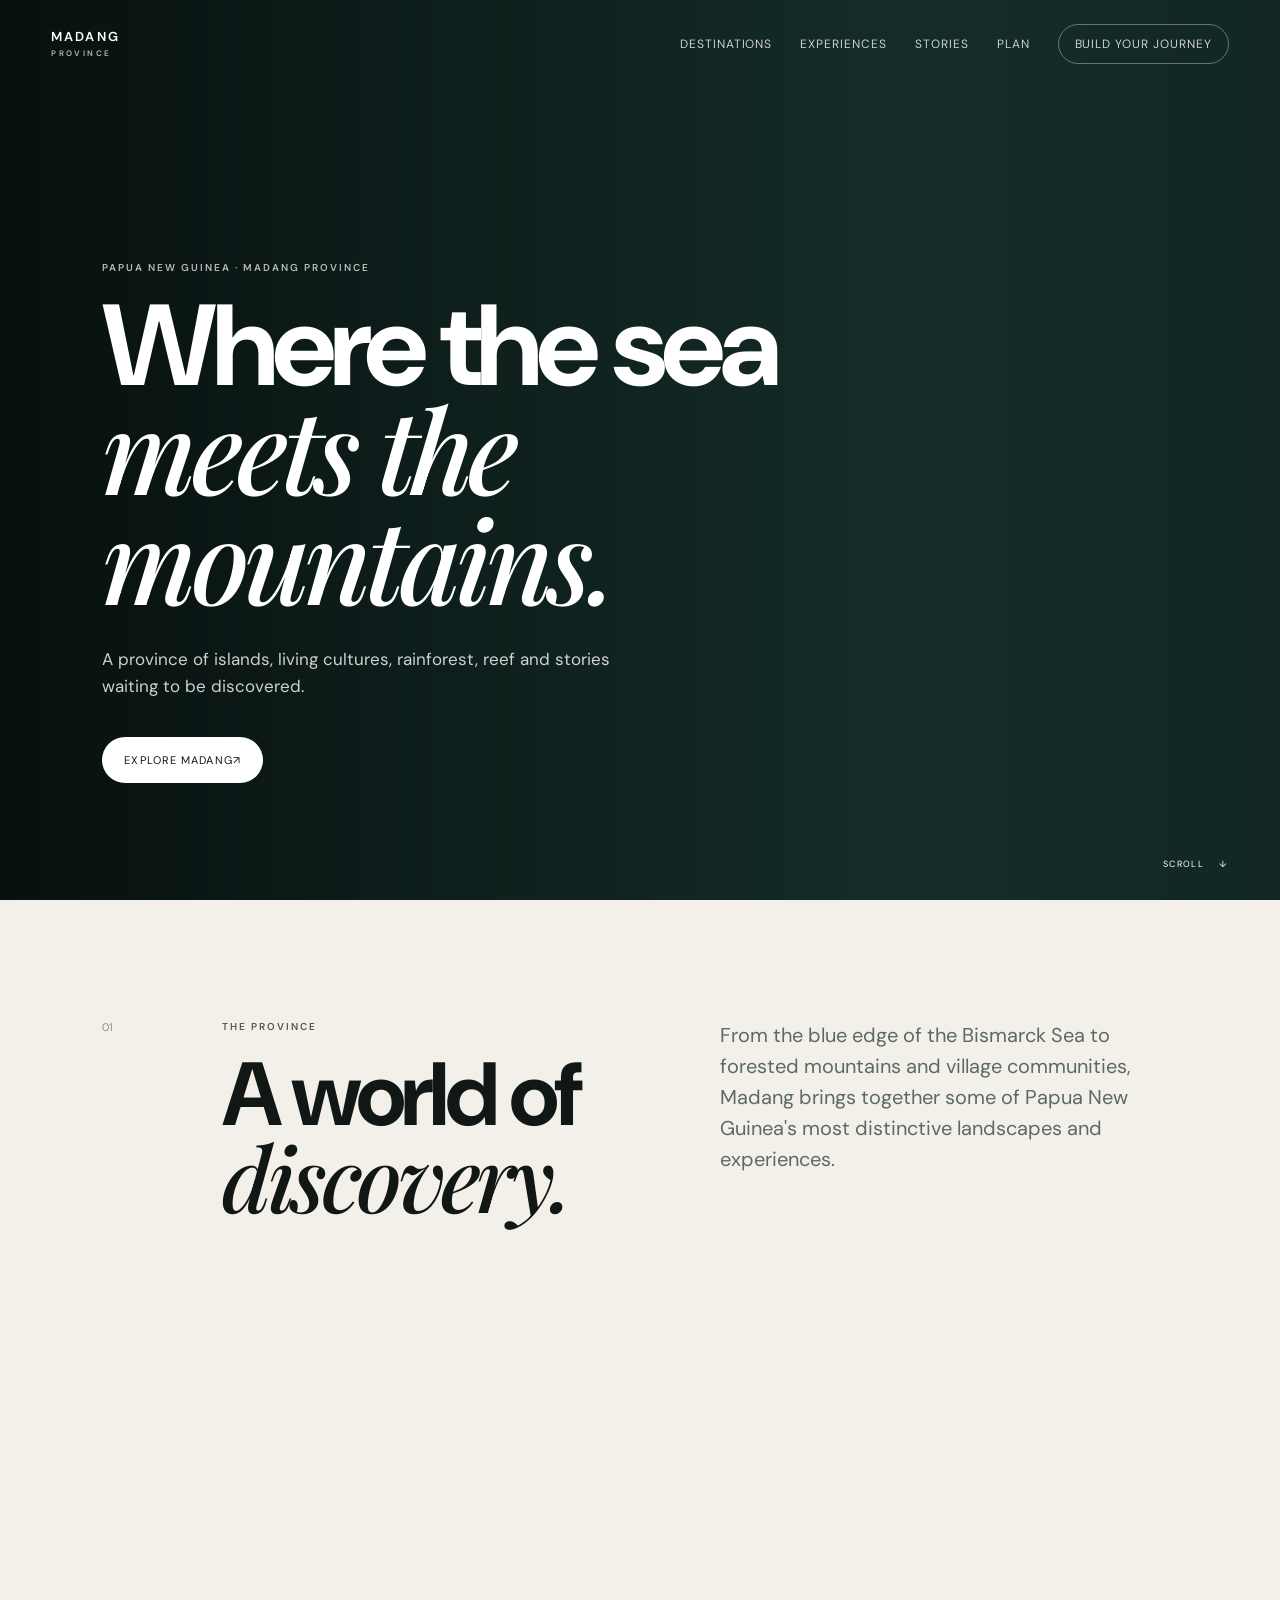
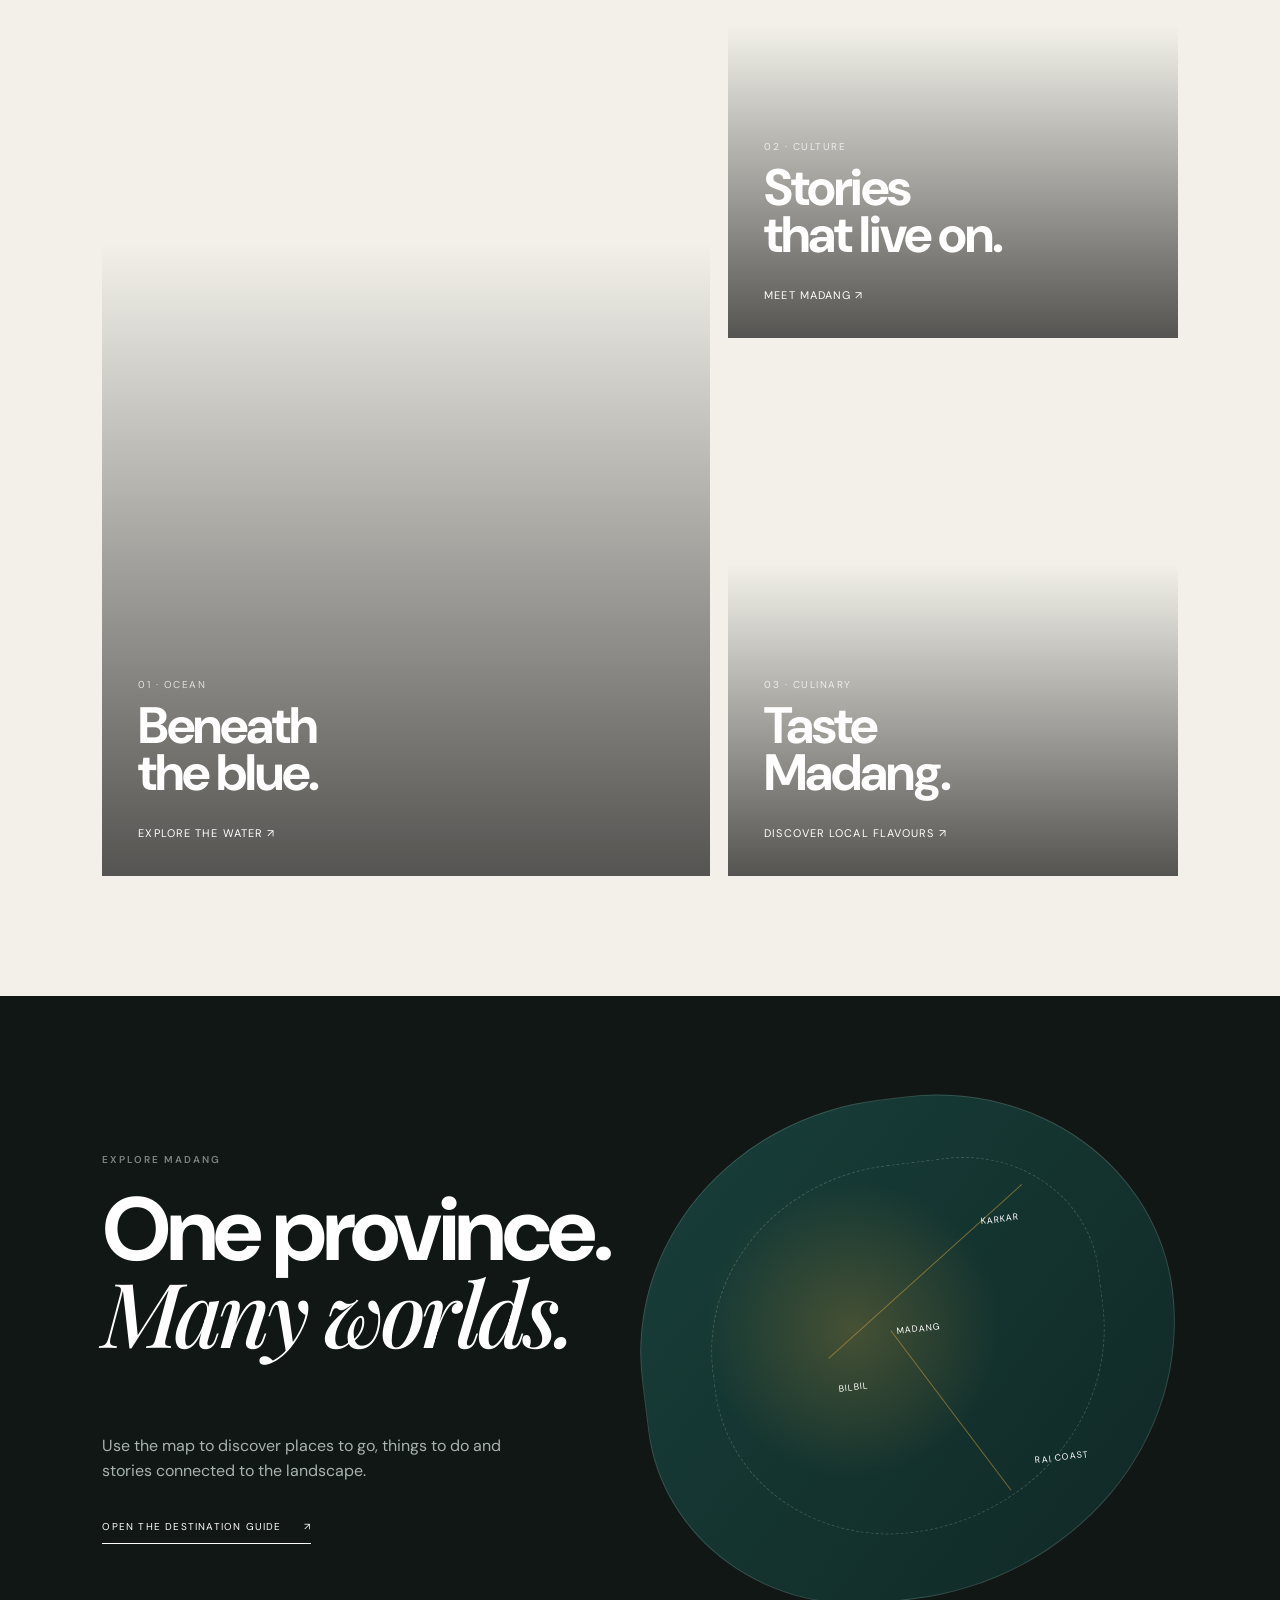
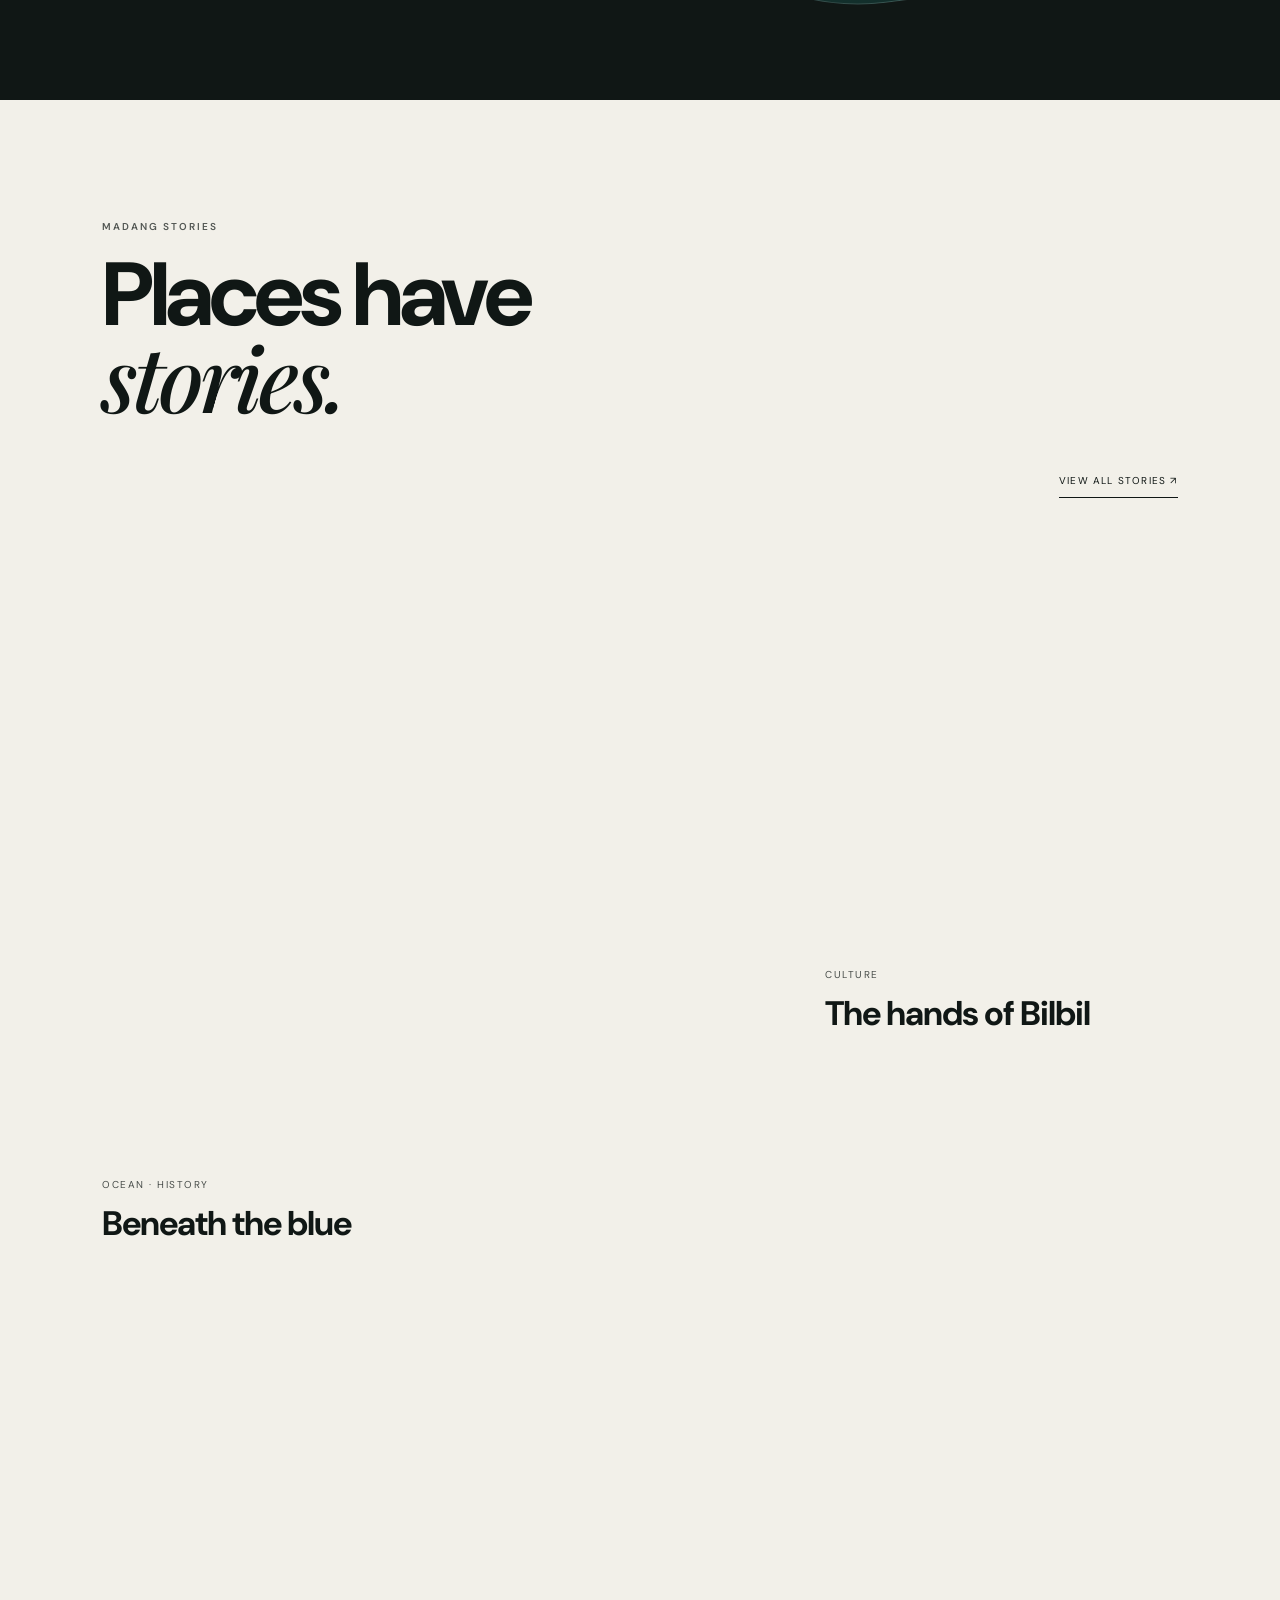
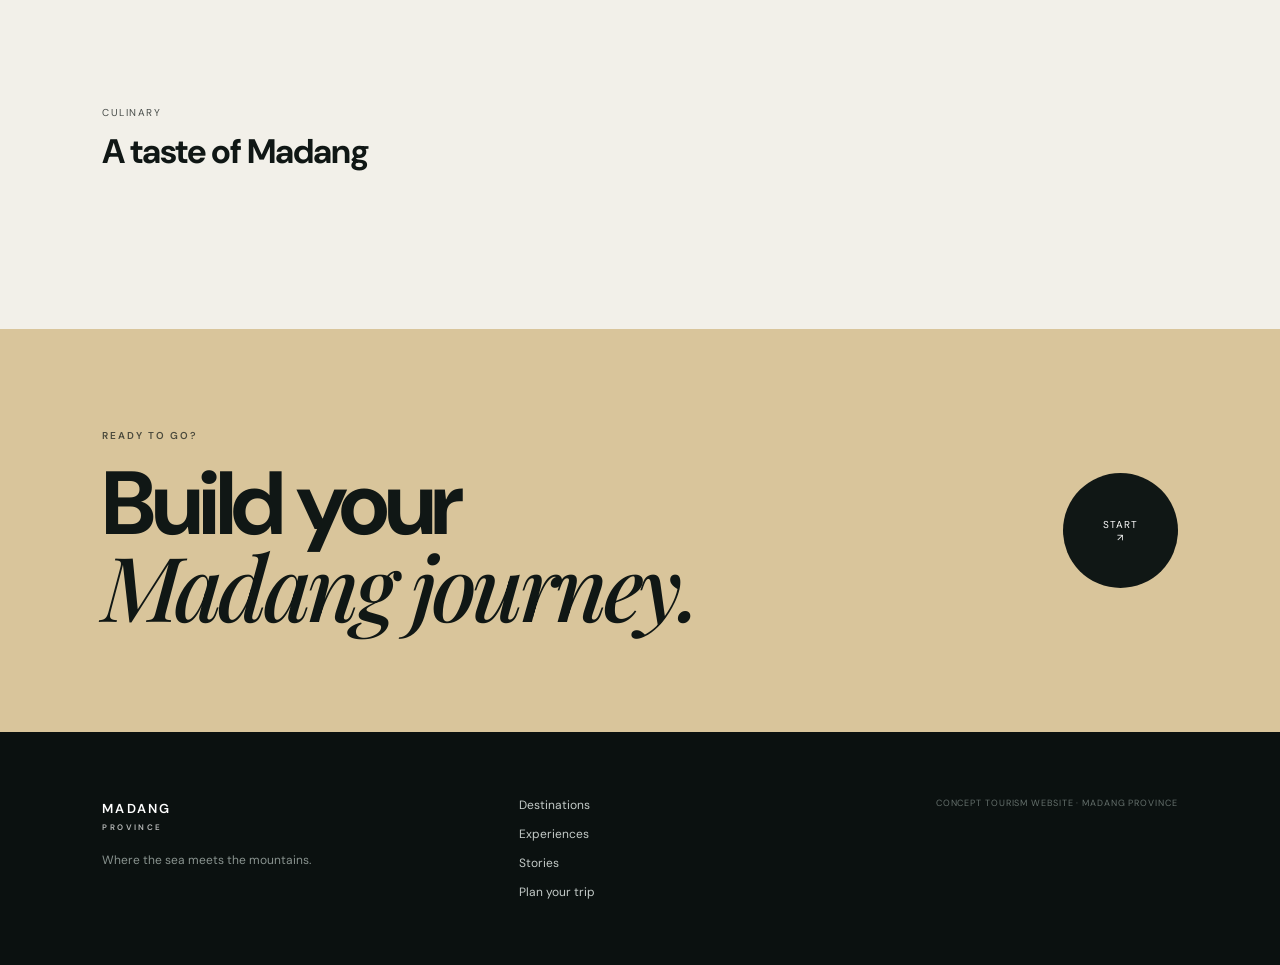
==== index.html @ e54989fc "Add files via upload" ====
<!DOCTYPE html>
<html lang="en">
<head>
  <meta charset="UTF-8">
  <meta name="viewport" content="width=device-width, initial-scale=1.0">
  <title>Discover Madang | Where the Sea Meets the Mountains</title>
  <meta name="description" content="Discover Madang Province — islands, reefs, rainforest, culture, cuisine, history and adventure.">
  <link rel="stylesheet" href="css/global.css">
  <link rel="stylesheet" href="css/home.css">
</head>
<body>
<header class="site-header">
  <a class="brand" href="index.html">MADANG<span>PROVINCE</span></a>
  <button class="menu-toggle" aria-label="Toggle navigation">MENU</button>
  <nav class="nav">
    <a href="destinations.html">Destinations</a>
    <a href="experiences.html">Experiences</a>
    <a href="stories.html">Stories</a>
    <a href="plan.html">Plan</a>
    <a class="nav-cta" href="journey-builder.html">Build your journey</a>
  </nav>
</header>

<main>
<section class="hero hero-home">
  <div class="hero-media"></div>
  <div class="hero-overlay"></div>
  <div class="hero-content reveal">
    <p class="eyebrow">PAPUA NEW GUINEA · MADANG PROVINCE</p>
    <h1>Where the sea<br><em>meets the mountains.</em></h1>
    <p class="hero-copy">A province of islands, living cultures, rainforest, reef and stories waiting to be discovered.</p>
    <a class="button button-light" href="destinations.html">Explore Madang <span>↗</span></a>
  </div>
  <div class="scroll-cue">SCROLL <span>↓</span></div>
</section>

<section class="intro section">
  <div class="section-number">01</div>
  <div>
    <p class="eyebrow">THE PROVINCE</p>
    <h2>A world of<br><em>discovery.</em></h2>
  </div>
  <p class="lead">From the blue edge of the Bismarck Sea to forested mountains and village communities, Madang brings together some of Papua New Guinea's most distinctive landscapes and experiences.</p>
</section>

<section class="feature-grid section">
  <a class="feature-card tall" href="experiences/ocean.html">
    <div class="card-image ocean"></div>
    <div class="card-content"><p>01 · Ocean</p><h3>Beneath<br>the blue.</h3><span>Explore the water ↗</span></div>
  </a>
  <a class="feature-card" href="experiences/culture.html">
    <div class="card-image culture"></div>
    <div class="card-content"><p>02 · Culture</p><h3>Stories<br>that live on.</h3><span>Meet Madang ↗</span></div>
  </a>
  <a class="feature-card" href="experiences/culinary.html">
    <div class="card-image culinary"></div>
    <div class="card-content"><p>03 · Culinary</p><h3>Taste<br>Madang.</h3><span>Discover local flavours ↗</span></div>
  </a>
</section>

<section class="split-section dark">
  <div class="split-copy">
    <p class="eyebrow">EXPLORE MADANG</p>
    <h2>One province.<br><em>Many worlds.</em></h2>
    <p>Use the map to discover places to go, things to do and stories connected to the landscape.</p>
    <a class="text-link" href="destinations.html">Open the destination guide <span>↗</span></a>
  </div>
  <div class="map-art">
    <div class="map-line line-a"></div><div class="map-line line-b"></div>
    <button class="map-pin pin-madang">MADANG</button>
    <button class="map-pin pin-bilbil">BILBIL</button>
    <button class="map-pin pin-karkar">KARKAR</button>
    <button class="map-pin pin-raicoast">RAI COAST</button>
  </div>
</section>

<section class="stories-preview section">
  <div class="section-head">
    <div><p class="eyebrow">MADANG STORIES</p><h2>Places have<br><em>stories.</em></h2></div>
    <a class="text-link" href="stories.html">View all stories ↗</a>
  </div>
  <div class="story-grid">
    <a class="story-card large" href="stories/story.html"><div class="story-image story-reef"></div><div><p>OCEAN · HISTORY</p><h3>Beneath the blue</h3></div></a>
    <a class="story-card" href="stories/story.html"><div class="story-image story-pottery"></div><div><p>CULTURE</p><h3>The hands of Bilbil</h3></div></a>
    <a class="story-card" href="stories/story.html"><div class="story-image story-market"></div><div><p>CULINARY</p><h3>A taste of Madang</h3></div></a>
  </div>
</section>

<section class="journey-banner">
  <div>
    <p class="eyebrow">READY TO GO?</p>
    <h2>Build your<br><em>Madang journey.</em></h2>
  </div>
  <a class="circle-button" href="journey-builder.html">START<br>↗</a>
</section>
</main>

<footer class="site-footer">
  <div><a class="brand" href="index.html">MADANG<span>PROVINCE</span></a><p>Where the sea meets the mountains.</p></div>
  <div class="footer-links"><a href="destinations.html">Destinations</a><a href="experiences.html">Experiences</a><a href="stories.html">Stories</a><a href="plan.html">Plan your trip</a></div>
  <small>Concept tourism website · Madang Province</small>
</footer>
<script src="js/main.js"></script>
</body>
</html>
---- css/global.css ----
@import url('https://fonts.googleapis.com/css2?family=DM+Sans:wght@400;500;600&family=Playfair+Display:ital,wght@0,500;0,600;1,500;1,600&display=swap');
:root{--ink:#101715;--muted:#71807b;--paper:#f2f0e9;--white:#fff;--line:rgba(16,23,21,.14);--accent:#d8a33d;--dark:#101715}
*{box-sizing:border-box}html{scroll-behavior:smooth}body{margin:0;background:var(--paper);color:var(--ink);font-family:"DM Sans",sans-serif}a{color:inherit;text-decoration:none}button,select{font:inherit}h1,h2,h3,p{margin-top:0}.site-header{position:fixed;z-index:20;top:0;left:0;right:0;display:flex;align-items:center;justify-content:space-between;padding:24px 4vw;color:#fff;mix-blend-mode:normal}.brand{font-weight:600;letter-spacing:.16em;font-size:13px;line-height:1.1}.brand span{display:block;font-size:8px;letter-spacing:.3em;opacity:.7;margin-top:5px}.nav{display:flex;gap:28px;align-items:center;font-size:12px;text-transform:uppercase;letter-spacing:.08em}.nav a{opacity:.78}.nav a:hover,.nav .active{opacity:1}.nav-cta{border:1px solid rgba(255,255,255,.45);padding:11px 16px;border-radius:100px}.menu-toggle{display:none;background:none;border:0;color:#fff}.hero,.page-hero,.story-hero{position:relative;min-height:100vh;overflow:hidden;background:#17322e}.hero-media,.page-hero:before,.story-hero:before,.experience-detail:before{content:"";position:absolute;inset:0;background-size:cover;background-position:center;filter:saturate(.9)}.hero-media{background-image:url("https://images.unsplash.com/photo-1507525428034-b723cf961d3e?auto=format&fit=crop&w=2200&q=85")}.destinations-hero:before{background-image:url("https://images.unsplash.com/photo-1500530855697-b586d89ba3ee?auto=format&fit=crop&w=2200&q=85")}.experiences-hero:before{background-image:url("https://images.unsplash.com/photo-1516690561799-46d8f74f9abf?auto=format&fit=crop&w=2200&q=85")}.stories-hero:before{background-image:url("https://images.unsplash.com/photo-1469474968028-56623f02e42e?auto=format&fit=crop&w=2200&q=85")}.plan-hero:before{background-image:url("https://images.unsplash.com/photo-1501785888041-af3ef285b470?auto=format&fit=crop&w=2200&q=85")}.destination-detail-hero:before{background-image:url("https://images.unsplash.com/photo-1544550285-f813152fb2fd?auto=format&fit=crop&w=2200&q=85")}.adventure:before{background-image:url("https://images.unsplash.com/photo-1464822759023-fed622ff2c3b?auto=format&fit=crop&w=1600&q=80")}.ocean:before,.ocean-tile:before{background-image:url("https://images.unsplash.com/photo-1544551763-46a013bb70d5?auto=format&fit=crop&w=1600&q=80")}.culture:before,.culture-tile:before{background-image:url("https://images.unsplash.com/photo-1539650116574-75c0c6d73f6e?auto=format&fit=crop&w=1600&q=80")}.wildlife:before{background-image:url("https://images.unsplash.com/photo-1516026672322-bc52d61a55d5?auto=format&fit=crop&w=1600&q=80")}.culinary:before,.culinary-tile:before{background-image:url("https://images.unsplash.com/photo-1547592180-85f173990554?auto=format&fit=crop&w=1600&q=80")}.hero-overlay{position:absolute;inset:0;background:linear-gradient(90deg,rgba(0,0,0,.68),rgba(0,0,0,.12) 70%,rgba(0,0,0,.22))}.hero-content,.page-hero-content,.story-hero-content{position:absolute;z-index:2;left:8vw;bottom:13vh;color:#fff;max-width:780px}.eyebrow{font-size:10px;letter-spacing:.2em;text-transform:uppercase;font-weight:600;opacity:.7;margin-bottom:22px}.hero h1,.page-hero h1,.story-hero h1{font-size:clamp(56px,9vw,145px);line-height:.88;letter-spacing:-.05em;margin-bottom:28px}.hero h1 em,.page-hero h1 em,.story-hero h1 em,h1 em,h2 em{font-family:"Playfair Display",serif;font-weight:500}.hero-copy,.page-hero-content>p:last-child,.story-hero-content>p:last-child{font-size:17px;line-height:1.6;max-width:530px;color:rgba(255,255,255,.8)}.button{display:inline-flex;border:0;background:var(--ink);color:#fff;padding:16px 22px;border-radius:100px;text-transform:uppercase;letter-spacing:.1em;font-size:11px;margin-top:20px;cursor:pointer}.button-light{background:#fff;color:#101715}.scroll-cue{position:absolute;z-index:2;bottom:30px;right:4vw;color:#fff;font-size:9px;letter-spacing:.15em}.scroll-cue span{margin-left:12px}.section{padding:120px 8vw}.intro{display:grid;grid-template-columns:80px 1fr 1fr;gap:40px;align-items:start}.section-number{font-size:11px;opacity:.45}.intro h2,.section-head h2{font-size:clamp(50px,7vw,100px);line-height:.9;letter-spacing:-.05em}.lead{font-size:20px;line-height:1.55;color:#5d6965;max-width:620px}.feature-grid{display:grid;grid-template-columns:1.15fr .85fr;gap:18px;padding-top:0}.feature-card{min-height:520px;position:relative;overflow:hidden;color:#fff}.feature-card.tall{grid-row:span 2;min-height:1058px}.card-image,.story-image{position:absolute;inset:0;background-size:cover;background-position:center;transition:transform .8s}.feature-card:hover .card-image,.story-card:hover .story-image{transform:scale(1.05)}.card-image:after{content:"";position:absolute;inset:0;background:linear-gradient(0deg,rgba(0,0,0,.65),transparent 60%)}.card-content{position:absolute;z-index:2;left:36px;right:36px;bottom:34px}.card-content p,.story-card p{font-size:10px;letter-spacing:.15em;text-transform:uppercase;opacity:.75}.card-content h3{font-size:clamp(36px,4vw,65px);line-height:.9;letter-spacing:-.04em;margin:12px 0 25px}.card-content span,.story-card span{font-size:11px;text-transform:uppercase;letter-spacing:.1em}.ocean{background-image:url("https://images.unsplash.com/photo-1469474968028-56623f02e42e?auto=format&fit=crop&w=1400&q=80")}.culture{background-image:url("https://images.unsplash.com/photo-1516026672322-bc52d61a55d5?auto=format&fit=crop&w=1400&q=80")}.culinary{background-image:url("https://images.unsplash.com/photo-1504674900247-0877df9cc836?auto=format&fit=crop&w=1400&q=80")}.dark{background:var(--dark);color:#fff}.split-section{display:grid;grid-template-columns:1fr 1fr;min-height:700px;padding:8vw}.split-copy{align-self:center}.split-copy h2{font-size:clamp(55px,7vw,100px);line-height:.9;letter-spacing:-.05em}.split-copy>p{max-width:430px;color:#a8b2ae;line-height:1.6}.text-link{display:inline-flex;gap:22px;text-transform:uppercase;font-size:10px;letter-spacing:.12em;border-bottom:1px solid currentColor;padding-bottom:10px;margin-top:20px}.map-art{position:relative;min-height:500px;border:1px solid rgba(255,255,255,.14);border-radius:50% 45% 55% 40%;transform:rotate(-7deg);background:radial-gradient(circle at 40% 45%,rgba(216,163,61,.25),transparent 35%),linear-gradient(135deg,#183f3a,#102825);overflow:hidden}.map-art:before{content:"";position:absolute;inset:13%;border:1px dashed rgba(255,255,255,.18);border-radius:50% 35% 55% 45%}.map-pin{position:absolute;background:none;color:#fff;border:0;font-size:9px;letter-spacing:.12em}.pin-madang{top:45%;left:47%}.pin-bilbil{top:55%;left:35%}.pin-karkar{top:25%;left:65%}.pin-raicoast{bottom:23%;right:18%}.map-line{position:absolute;height:1px;background:rgba(216,163,61,.5);transform-origin:left}.line-a{width:260px;left:35%;top:50%;transform:rotate(-35deg)}.line-b{width:200px;left:47%;top:46%;transform:rotate(60deg)}.stories-preview{padding-bottom:150px}.section-head{display:flex;justify-content:space-between;align-items:end;margin-bottom:60px}.story-grid,.story-archive{display:grid;grid-template-columns:2fr 1fr;gap:45px 18px}.story-card{display:block}.story-image{position:relative;height:390px;margin-bottom:20px}.story-card.large .story-image{height:600px}.story-card h3{font-size:34px;letter-spacing:-.03em;margin:5px 0}.story-reef{background-image:url("https://images.unsplash.com/photo-1544551763-46a013bb70d5?auto=format&fit=crop&w=1400&q=80")}.story-pottery{background-image:url("https://images.unsplash.com/photo-1565193566173-7a0ee3dbe261?auto=format&fit=crop&w=1000&q=80")}.story-market{background-image:url("https://images.unsplash.com/photo-1488459716781-31db52582fe9?auto=format&fit=crop&w=1000&q=80")}.story-volcano{background-image:url("https://images.unsplash.com/photo-1500534314209-a25ddb2bd429?auto=format&fit=crop&w=1000&q=80")}.journey-banner{background:#d9c59b;padding:100px 8vw;display:flex;justify-content:space-between;align-items:center}.journey-banner h2{font-size:clamp(50px,7vw,95px);line-height:.9;letter-spacing:-.05em;margin:0}.circle-button{width:115px;height:115px;border-radius:50%;display:grid;place-content:center;text-align:center;background:var(--ink);color:#fff;font-size:10px;letter-spacing:.1em}.site-footer{background:#0b1110;color:#fff;padding:65px 8vw;display:grid;grid-template-columns:1fr 1fr auto;gap:30px;align-items:start}.site-footer p{color:#89938f;font-size:12px;margin-top:20px}.footer-links{display:flex;flex-direction:column;gap:13px;font-size:12px;color:#c4cbc8}.site-footer small{color:#65706c;font-size:9px;text-transform:uppercase;letter-spacing:.1em}.page-hero{min-height:78vh}.page-hero-content{bottom:10vh}.destination-list{border-top:1px solid var(--line)}.destination-row{display:grid;grid-template-columns:60px 1fr 40px;align-items:center;border-bottom:1px solid var(--line);padding:35px 0;transition:padding .3s}.destination-row:hover{padding-left:20px;padding-right:20px;background:#e8e5dc}.destination-row span{font-size:10px;opacity:.5}.destination-row h3{font-size:42px;letter-spacing:-.04em;margin:0 0 5px}.destination-row p{margin:0;color:#68736f;font-size:12px}.destination-row b{font-size:22px;font-weight:400}.map-full{padding:100px 8vw;display:grid;grid-template-columns:1fr 1fr;gap:60px;align-items:center}.map-full h2{font-size:70px;line-height:.9;letter-spacing:-.05em}.map-full p{max-width:500px;color:#aab3b0;line-height:1.6}.map-art.big{min-height:550px}.map-art.big span{position:absolute;top:50%;left:50%;transform:translate(-50%,-50%) rotate(7deg);letter-spacing:.2em;font-size:13px}.detail-intro{display:grid;grid-template-columns:1fr 1.2fr;gap:80px}.detail-intro h2{font-size:70px;line-height:.9;letter-spacing:-.05em}.tag-list{display:flex;gap:8px;flex-wrap:wrap;margin-top:30px}.tag-list span{border:1px solid var(--line);border-radius:100px;padding:9px 14px;font-size:9px;text-transform:uppercase;letter-spacing:.1em}.image-band{height:70vh;background:url("https://images.unsplash.com/photo-1500534623283-312aade485b7?auto=format&fit=crop&w=2200&q=85") center/cover}.split-info{display:grid;grid-template-columns:1fr 1fr;gap:60px}.split-info h2{font-size:80px;line-height:.9;letter-spacing:-.05em}.link-stack{display:flex;flex-direction:column}.link-stack a{display:flex;justify-content:space-between;border-bottom:1px solid var(--line);padding:22px 0;text-transform:uppercase;font-size:11px;letter-spacing:.12em}.experience-grid{display:grid;grid-template-columns:repeat(2,1fr);gap:18px}.experience-tile{position:relative;min-height:520px;overflow:hidden;color:#fff;padding:38px;display:flex;flex-direction:column;justify-content:space-between}.experience-tile:before{content:"";position:absolute;inset:0;background-size:cover;background-position:center;z-index:0;transition:transform .8s}.experience-tile:hover:before{transform:scale(1.06)}.experience-tile:after{content:"";position:absolute;inset:0;background:linear-gradient(0deg,rgba(0,0,0,.7),rgba(0,0,0,.05))}.experience-tile>*{position:relative;z-index:2}.experience-tile p{font-size:10px;opacity:.7}.experience-tile h2{font-size:70px;line-height:.9;letter-spacing:-.05em;margin:auto 0 10px}.experience-tile span{font-size:10px;letter-spacing:.12em;text-transform:uppercase}.experience-detail{min-height:82vh}.numbered-content{display:grid;grid-template-columns:repeat(3,1fr);gap:50px;border-top:1px solid var(--line)}.numbered-content article{border-top:2px solid var(--ink);padding-top:22px}.numbered-content span{font-size:10px;opacity:.5}.numbered-content h3{font-size:30px;margin:35px 0 12px}.numbered-content p{color:#69736f;line-height:1.6}.stories-hero+.section{}.story-hero{min-height:90vh}.article{max-width:800px;margin:auto;padding:110px 30px;font-size:18px;line-height:1.8;color:#46514d}.article .dropcap:first-letter{font-size:80px;float:left;line-height:.8;padding:10px 12px 0 0;color:var(--ink)}.article h2{font-size:55px;line-height:1;margin-top:80px;color:var(--ink)}blockquote{font-family:"Playfair Display",serif;font-size:38px;line-height:1.2;color:var(--ink);border-left:2px solid var(--accent);padding-left:30px;margin:70px 0}.plan-grid{display:grid;grid-template-columns:repeat(2,1fr);padding-top:100px}.plan-grid a{padding:45px;border:1px solid var(--line);min-height:260px}.plan-grid a:hover{background:#e6e2d7}.plan-grid span{font-size:10px;opacity:.5}.plan-grid h3{font-size:38px;margin:55px 0 10px}.plan-grid p{color:#6c7772}.practical{padding:120px 8vw;display:grid;grid-template-columns:1fr 1fr;gap:100px}.practical h2{font-size:65px;line-height:.9;letter-spacing:-.04em}.accordion button{width:100%;background:none;color:#fff;border:0;border-top:1px solid #3b4642;padding:22px 0;text-align:left;display:flex;justify-content:space-between;cursor:pointer}.accordion div{display:none;color:#9ca8a3;line-height:1.6;padding:0 0 20px;font-size:13px}.builder{min-height:90vh;padding:160px 8vw 100px;display:grid;grid-template-columns:1fr 1fr;gap:100px;align-items:center;background:#ded6c2}.builder h1{font-size:clamp(60px,8vw,115px);line-height:.88;letter-spacing:-.05em}.builder-intro>p:last-child{max-width:500px;color:#5f6964;line-height:1.6}.journey-form{background:#f4f1e8;padding:45px}.journey-form label,.journey-form legend{font-size:10px;text-transform:uppercase;letter-spacing:.13em}.journey-form select{display:block;width:100%;margin:15px 0 35px;padding:15px;border:1px solid var(--line);background:transparent}.journey-form fieldset{border:0;padding:0;display:grid;grid-template-columns:1fr 1fr;gap:13px;margin-bottom:30px}.journey-form fieldset label{text-transform:none;letter-spacing:0;font-size:13px}.journey-form input{margin-right:8px}.itinerary{padding:100px 8vw}.itinerary h2{font-size:65px;line-height:.9;letter-spacing:-.04em}.day-card{display:grid;grid-template-columns:100px 1fr;gap:20px;border-top:1px solid var(--line);padding:25px 0}.day-card b{font-size:10px;text-transform:uppercase;letter-spacing:.1em}.day-card h3{margin:0;font-size:26px}.day-card p{color:#68736f;margin:5px 0 0}.hidden{display:none}.simple-page{min-height:80vh;padding:180px 8vw}.simple-page h1{font-size:120px;line-height:.85;letter-spacing:-.05em}.simple-page p:last-child{max-width:550px;color:#68736f;line-height:1.7}
@media(max-width:800px){.nav{display:none;position:absolute;top:70px;left:0;right:0;background:#101715;padding:25px;flex-direction:column;align-items:flex-start}.nav.open{display:flex}.menu-toggle{display:block}.intro,.split-section,.map-full,.detail-intro,.split-info,.practical,.builder{grid-template-columns:1fr}.feature-grid,.experience-grid,.story-grid,.story-archive,.plan-grid{grid-template-columns:1fr}.feature-card.tall{min-height:600px}.feature-card{min-height:400px}.section{padding:80px 6vw}.hero-content,.page-hero-content,.story-hero-content{left:6vw;right:6vw;bottom:10vh}.hero h1,.page-hero h1,.story-hero h1{font-size:58px}.section-head{display:block}.map-art{min-height:380px}.numbered-content{grid-template-columns:1fr}.site-footer{grid-template-columns:1fr}.builder{padding:130px 6vw 70px}.simple-page h1{font-size:70px}.destination-row h3{font-size:30px}.image-band{height:45vh}}
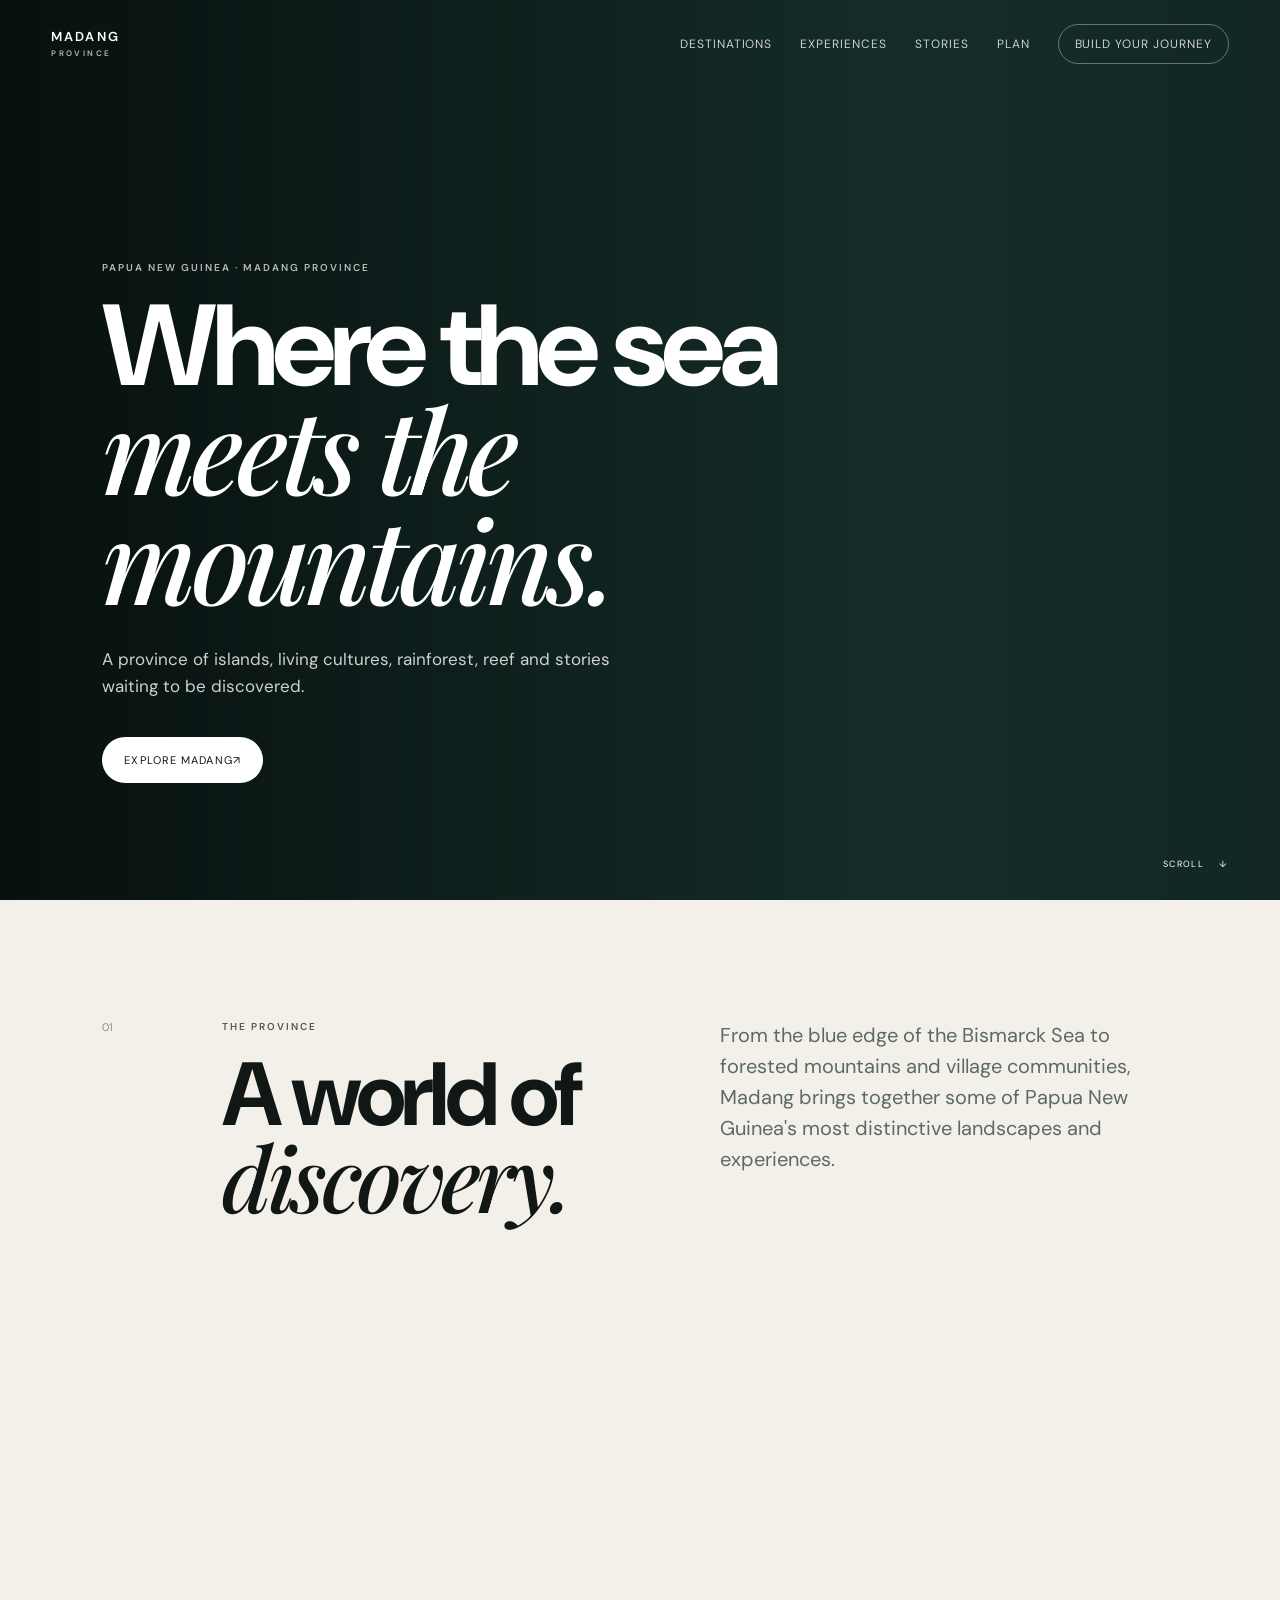
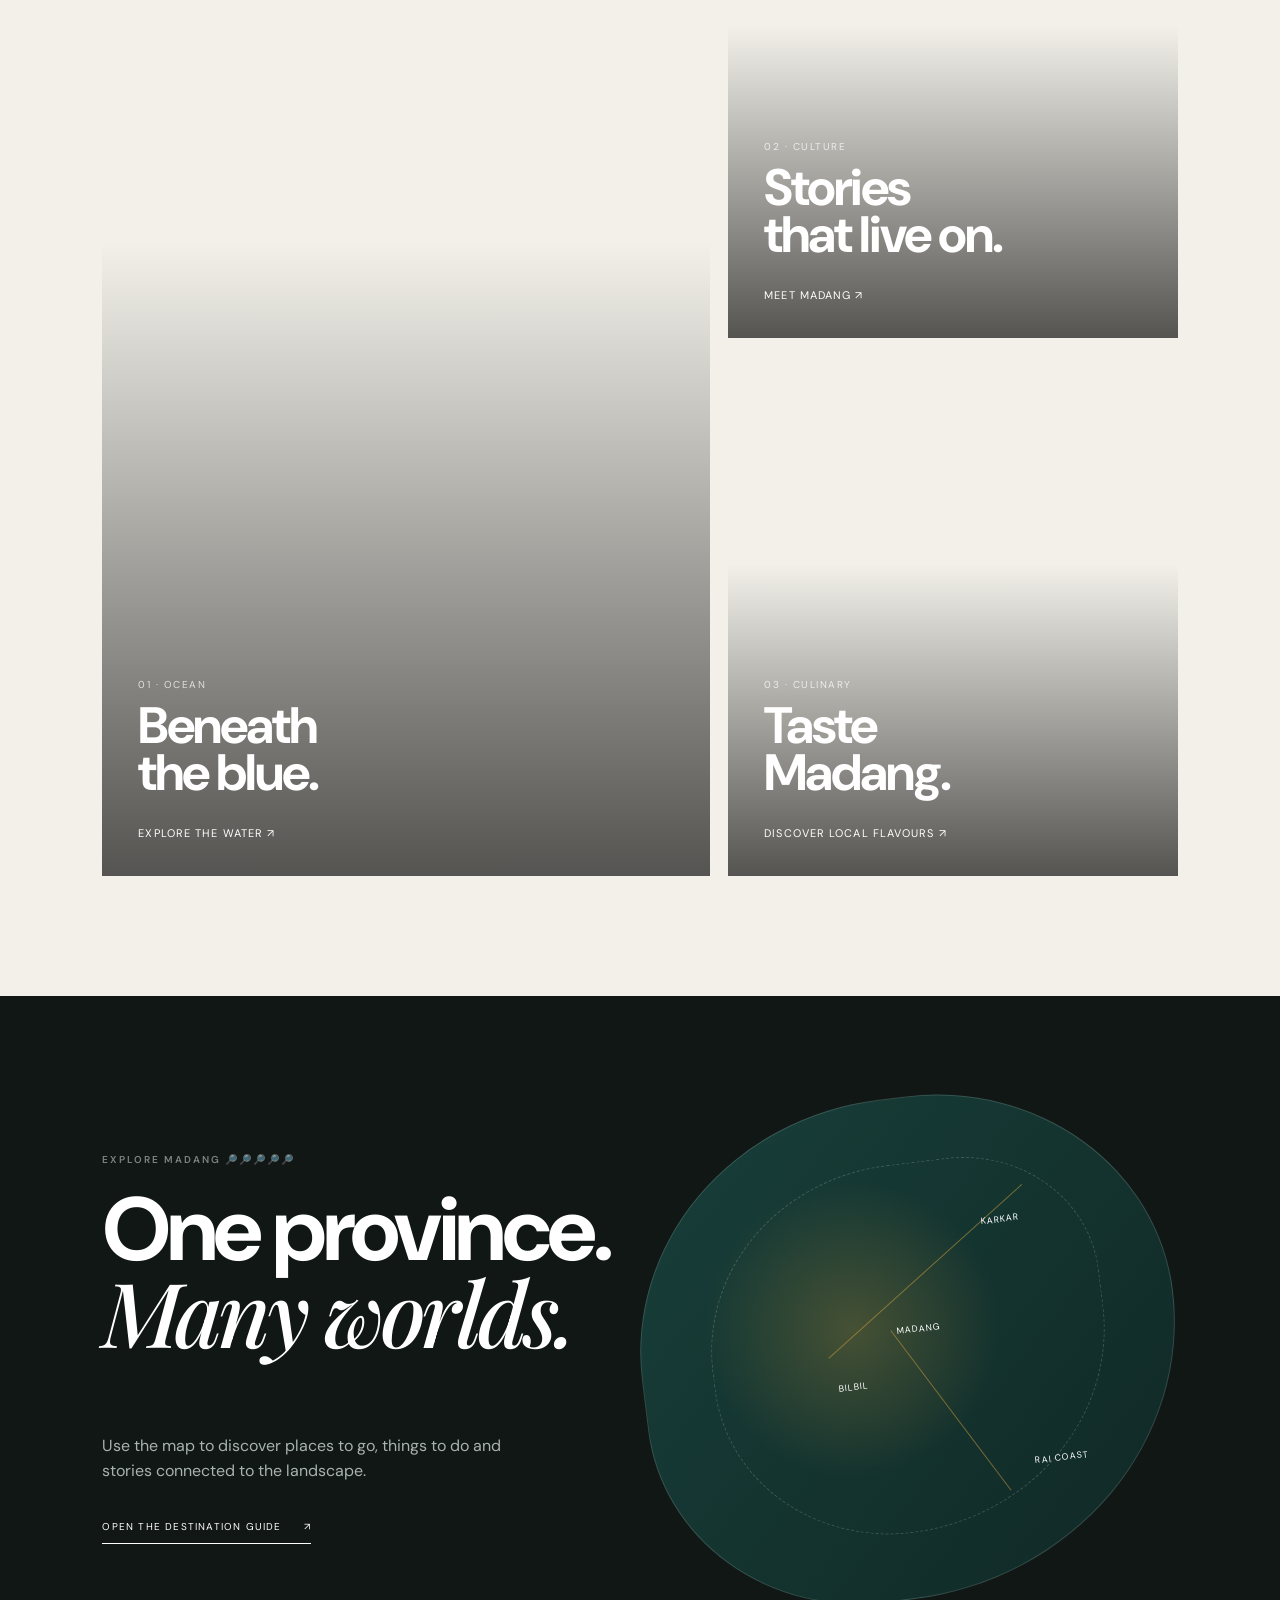
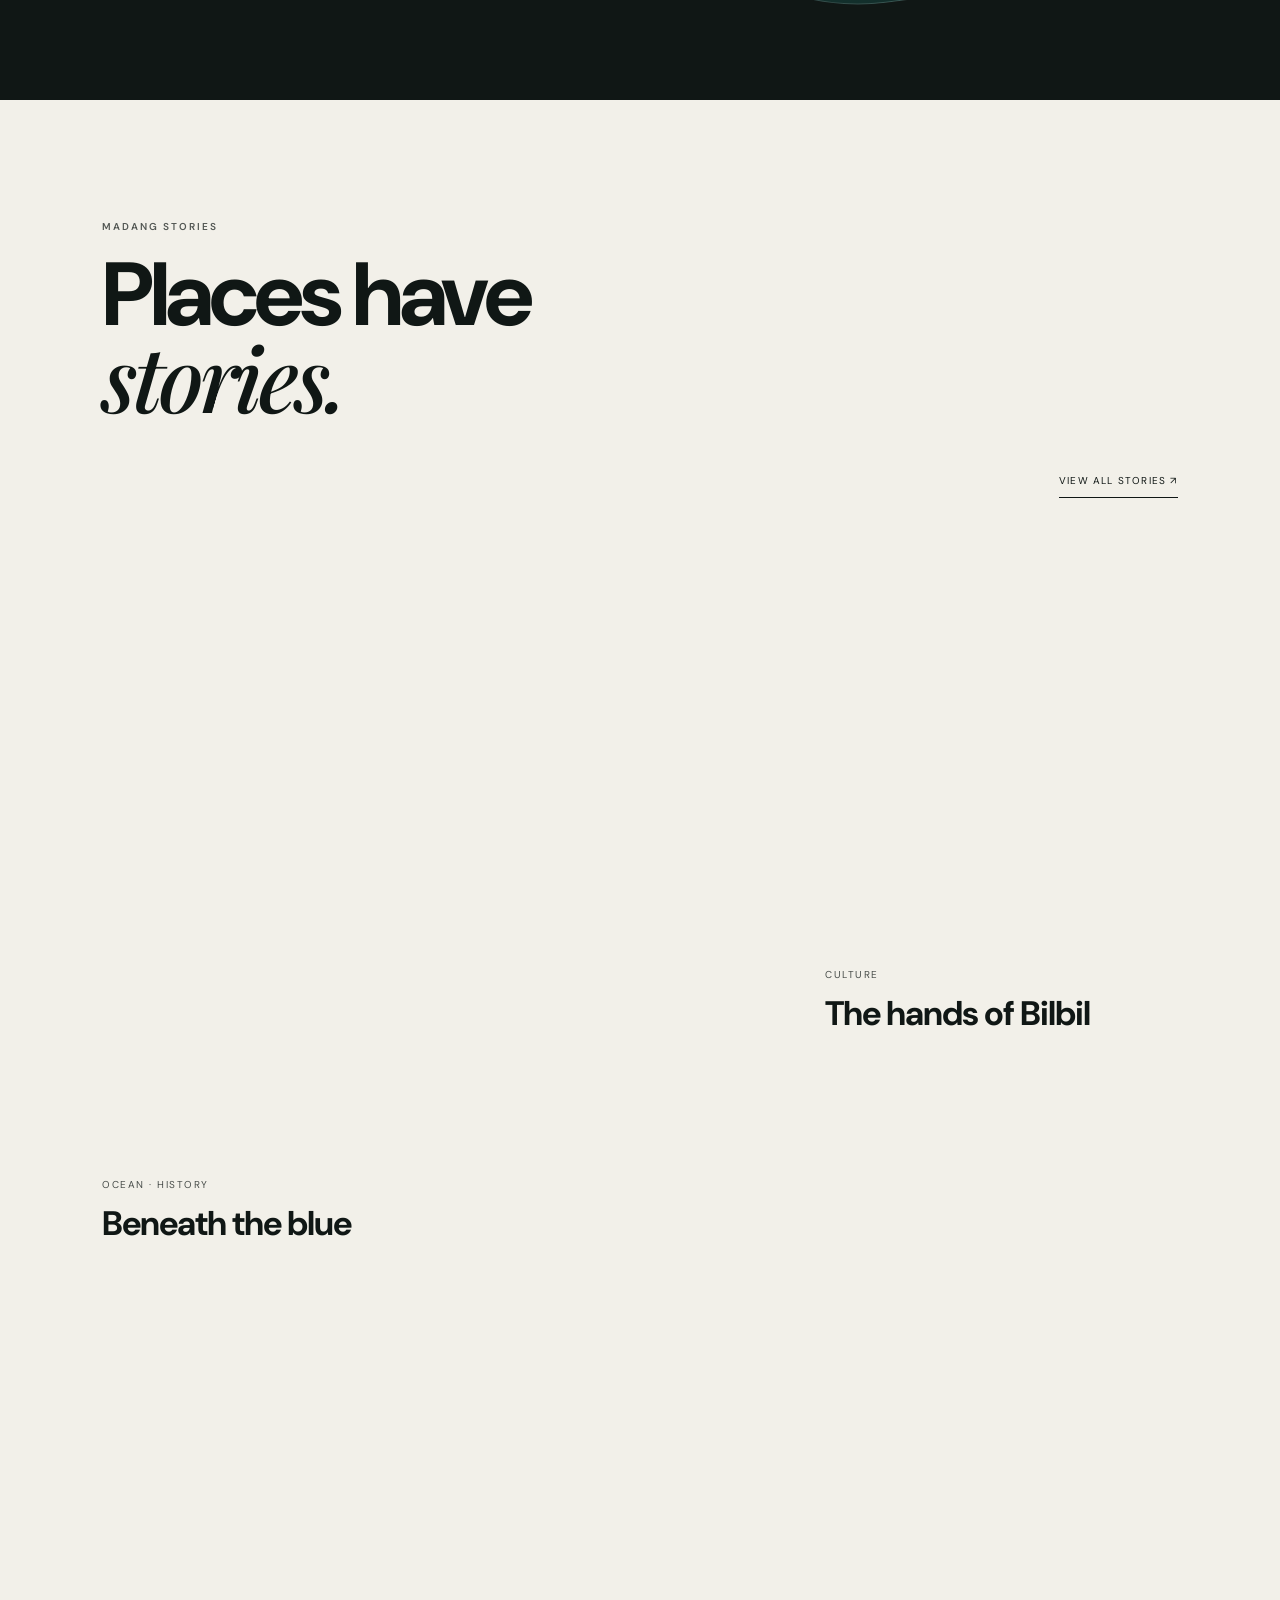
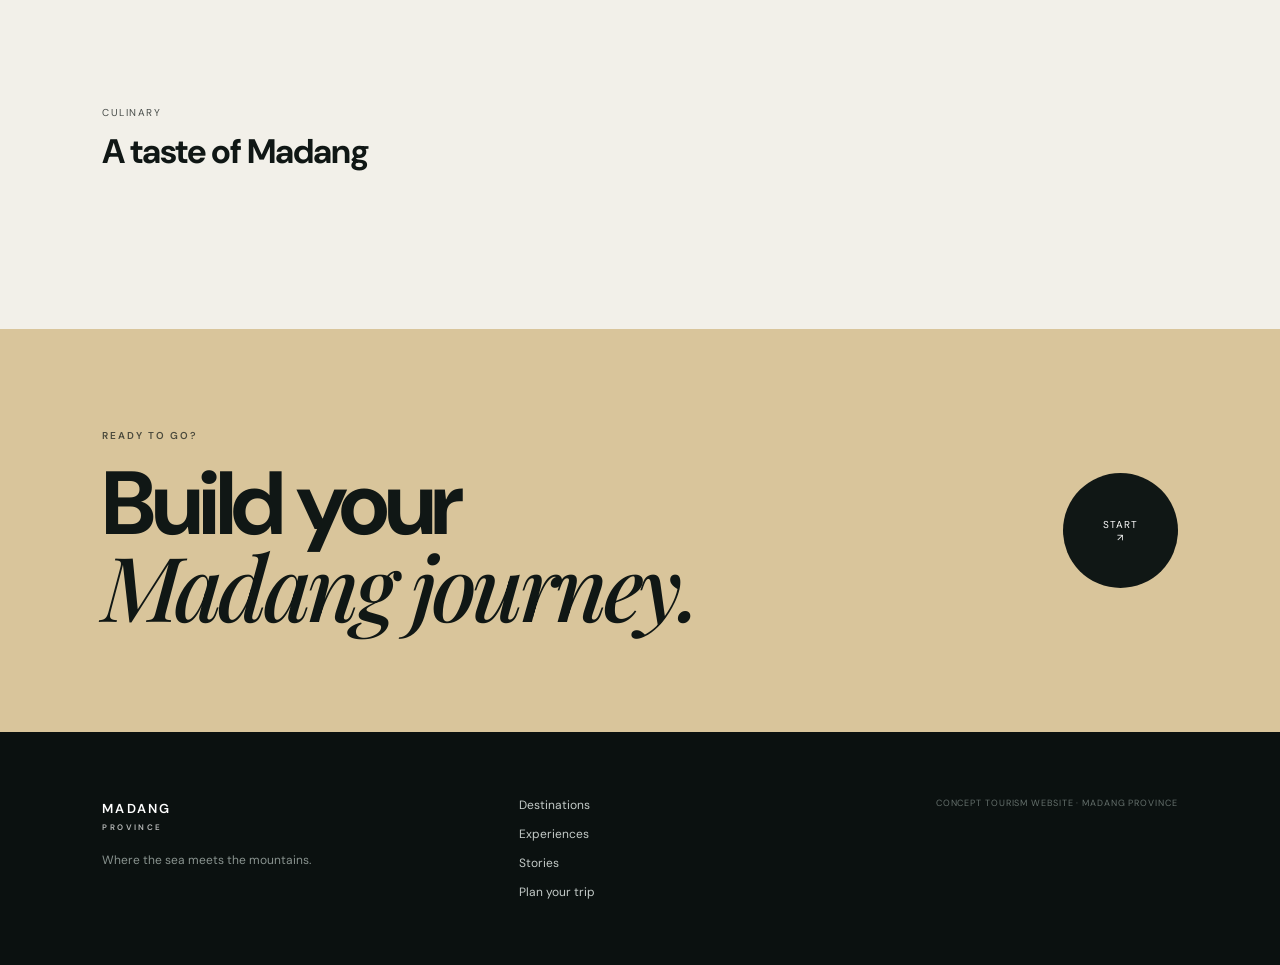
==== commit 8c544331: "Add emojis to the 'EXPLORE MADANG' text" ====
--- a/index.html
+++ b/index.html
@@ -60,7 +60,7 @@
 
 <section class="split-section dark">
   <div class="split-copy">
-    <p class="eyebrow">EXPLORE MADANG</p>
+    <p class="eyebrow">EXPLORE MADANG 🔎🔎🔎🔎🔎</p>
     <h2>One province.<br><em>Many worlds.</em></h2>
     <p>Use the map to discover places to go, things to do and stories connected to the landscape.</p>
     <a class="text-link" href="destinations.html">Open the destination guide <span>↗</span></a>
